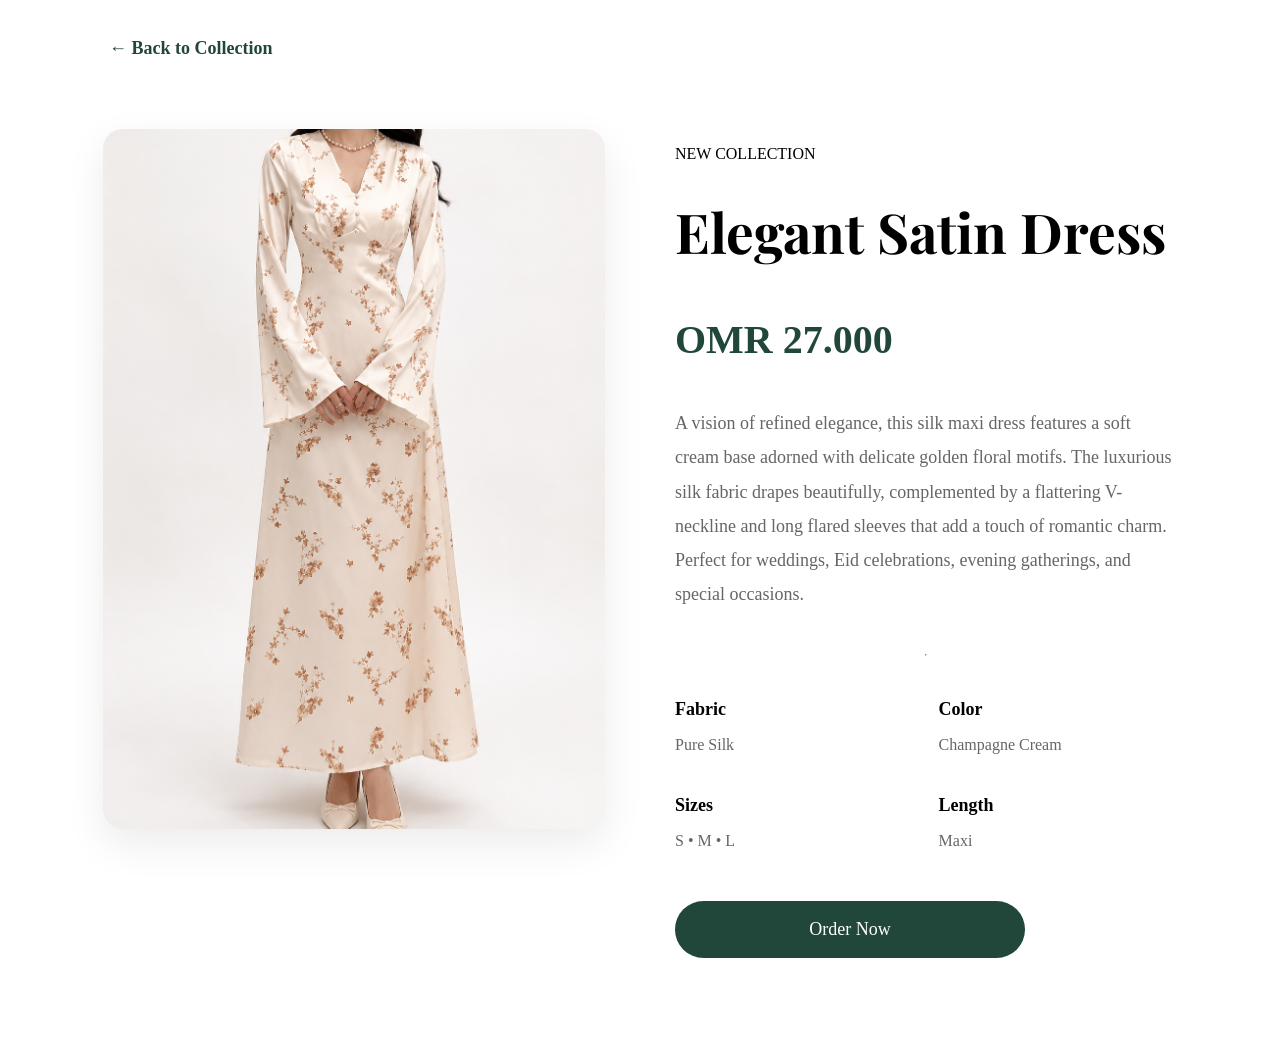
==== dress1.html @ f5e3bc7e "Update dress1.html" ====
<!DOCTYPE html>
<html lang="en">

<head>

<meta charset="UTF-8">
<meta name="viewport" content="width=device-width, initial-scale=1.0">

<title>Elegant Satin Dress</title>

<link rel="stylesheet" href="dress1.css">

<link href="https://fonts.googleapis.com/css2?family=Playfair+Display:wght@700&family=Poppins:wght@300;400;500;600&display=swap" rel="stylesheet">

</head>

<body>

<header class="details-header">

    <a href="index.html" class="back-btn">← Back to Collection</a>

</header>

<section class="dress-details">

    <!-- LEFT SIDE -->

    <div class="gallery">

        <img src="images/dress1.png" class="main-image">

        <div class="thumbnails">

           <!-- <img src="images/dress1.png">

            <img src="images/dress1.png">

            <img src="images/dress1.png">

            <img src="images/dress1.png">-->

        </div>

    </div>


    <!-- RIGHT SIDE -->

    <div class="info">

        <p class="collection">NEW COLLECTION</p>

        <h1>Elegant Satin Dress</h1>

        <h2>OMR 27.000</h2>

        <p class="description">

            A vision of refined elegance, this silk maxi dress features a soft cream base adorned with delicate golden floral motifs. The luxurious silk fabric drapes beautifully, complemented by a flattering V-neckline and long flared sleeves that add a touch of romantic charm. Perfect for weddings, Eid celebrations, evening gatherings, and special occasions.

        </p>

        <hr>

        <div class="specs">

            <div>

                <strong>Fabric</strong>

                <p>Pure Silk</p>

            </div>

            <div>

                <strong>Color</strong>

                <p>Champagne Cream</p>

            </div>

            <div>

                <strong>Sizes</strong>

                <p>S • M • L</p>

            </div>

            <div>

                <strong>Length</strong>

                <p>Maxi</p>

            </div>

        </div>

        <a href="https://www.instagram.com/_bymznx?igsh=cDkzNm9mNzAwY29x&utm_source=qr"
           class="order-btn">

           Order Now

        </a>

    </div>

</section>

<!--
<section class="sketch-section">

    <h2>Designer Sketch</h2>

    <img src="images/dress11.png">

</section>-->

</body>

</html>
---- dress1.css ----
/* =========================
   DETAILS PAGE
========================= */

.details-header{

padding:30px 8%;

}

.back-btn{

text-decoration:none;

color:#21473a;

font-weight:600;

font-size:18px;

}

.dress-details{

width:85%;

margin:auto;

display:grid;

grid-template-columns:1fr 1fr;

gap:70px;

padding:40px 0 80px;

}

.gallery{

display:flex;

flex-direction:column;

gap:20px;

}

.main-image{

width:100%;

height:700px;

object-fit:cover;

border-radius:20px;

box-shadow:0 15px 40px rgba(0,0,0,.08);

}

.thumbnails{

display:flex;

gap:15px;

}

.thumbnails img{

width:110px;

height:130px;

object-fit:cover;

border-radius:15px;

cursor:pointer;

transition:.3s;

}

.thumbnails img:hover{

transform:scale(1.08);

}

.info{

display:flex;

flex-direction:column;

justify-content:center;

}

.info h1{

font-size:55px;

font-family:'Playfair Display';

margin:15px 0;

}

.info h2{

font-size:40px;

color:#21473a;

margin-bottom:25px;

}

.description{

font-size:18px;

line-height:1.9;

color:#666;

margin-bottom:35px;

}

.specs{

display:grid;

grid-template-columns:repeat(2,1fr);

gap:25px;

margin:35px 0;

}

.specs strong{

display:block;

margin-bottom:8px;

font-size:18px;

}

.specs p{

color:#666;

}

.order-btn{

display:inline-block;

padding:18px 35px;

background:#21473a;

color:white;

text-decoration:none;

border-radius:50px;

font-size:18px;

width:280px;

text-align:center;

transition:.3s;

}

.order-btn:hover{

background:#17342a;

}

.sketch-section{

width:85%;

margin:70px auto;

text-align:center;

}

.sketch-section h2{

font-family:'Playfair Display';

font-size:45px;

margin-bottom:40px;

}

.sketch-section img{

width:600px;

max-width:100%;

border-radius:20px;

box-shadow:0 10px 30px rgba(0,0,0,.08);

}
/* ==========================================
   RESPONSIVE - DETAILS PAGE
========================================== */

/* Tablets */
@media (max-width:992px){

    .dress-details{
        width:90%;
        grid-template-columns:1fr;
        gap:40px;
        padding:30px 0 60px;
    }

    .gallery{
        order:1;
    }

    .info{
        order:2;
        text-align:center;
        align-items:center;
    }

    .main-image{
        height:550px;
    }

    .thumbnails{
        justify-content:center;
        flex-wrap:wrap;
    }

    .thumbnails img{
        width:100px;
        height:120px;
    }

    .info h1{
        font-size:42px;
    }

    .info h2{
        font-size:32px;
    }

    .description{
        max-width:650px;
    }

    .specs{
        width:100%;
    }

    .order-btn{
        width:100%;
        max-width:350px;
    }

    .sketch-section{
        width:90%;
    }

    .sketch-section h2{
        font-size:36px;
    }

    .sketch-section img{
        width:100%;
        max-width:700px;
    }

}


/* Mobile */
@media (max-width:768px){

    .details-header{
        padding:20px;
    }

    .back-btn{
        font-size:16px;
    }

    .dress-details{
        width:95%;
        gap:30px;
    }

    .main-image{
        height:420px;
    }

    .thumbnails{
        gap:10px;
    }

    .thumbnails img{
        width:80px;
        height:95px;
    }

    .info h1{
        font-size:34px;
        line-height:1.2;
    }

    .info h2{
        font-size:28px;
    }

    .description{
        font-size:16px;
        line-height:1.7;
    }

    .specs{
        grid-template-columns:1fr;
        gap:18px;
        text-align:left;
    }

    .specs strong{
        font-size:16px;
    }

    .order-btn{
        width:100%;
        padding:15px;
        font-size:16px;
    }

    .sketch-section{
        margin:50px auto;
    }

    .sketch-section h2{
        font-size:30px;
        margin-bottom:25px;
    }

}


/* Small Phones */
@media (max-width:480px){

    .details-header{
        padding:15px;
    }

    .back-btn{
        font-size:15px;
    }

    .dress-details{
        width:94%;
    }

    .main-image{
        height:320px;
        border-radius:15px;
    }

    .thumbnails{
        justify-content:center;
    }

    .thumbnails img{
        width:65px;
        height:80px;
        border-radius:10px;
    }

    .info h1{
        font-size:28px;
    }

    .info h2{
        font-size:24px;
    }

    .description{
        font-size:15px;
    }

    .specs{
        gap:15px;
    }

    .specs strong{
        font-size:15px;
    }

    .specs p{
        font-size:14px;
    }

    .order-btn{
        width:100%;
        font-size:15px;
        padding:14px;
    }

    .sketch-section h2{
        font-size:26px;
    }

    .sketch-section img{
        border-radius:15px;
    }

}
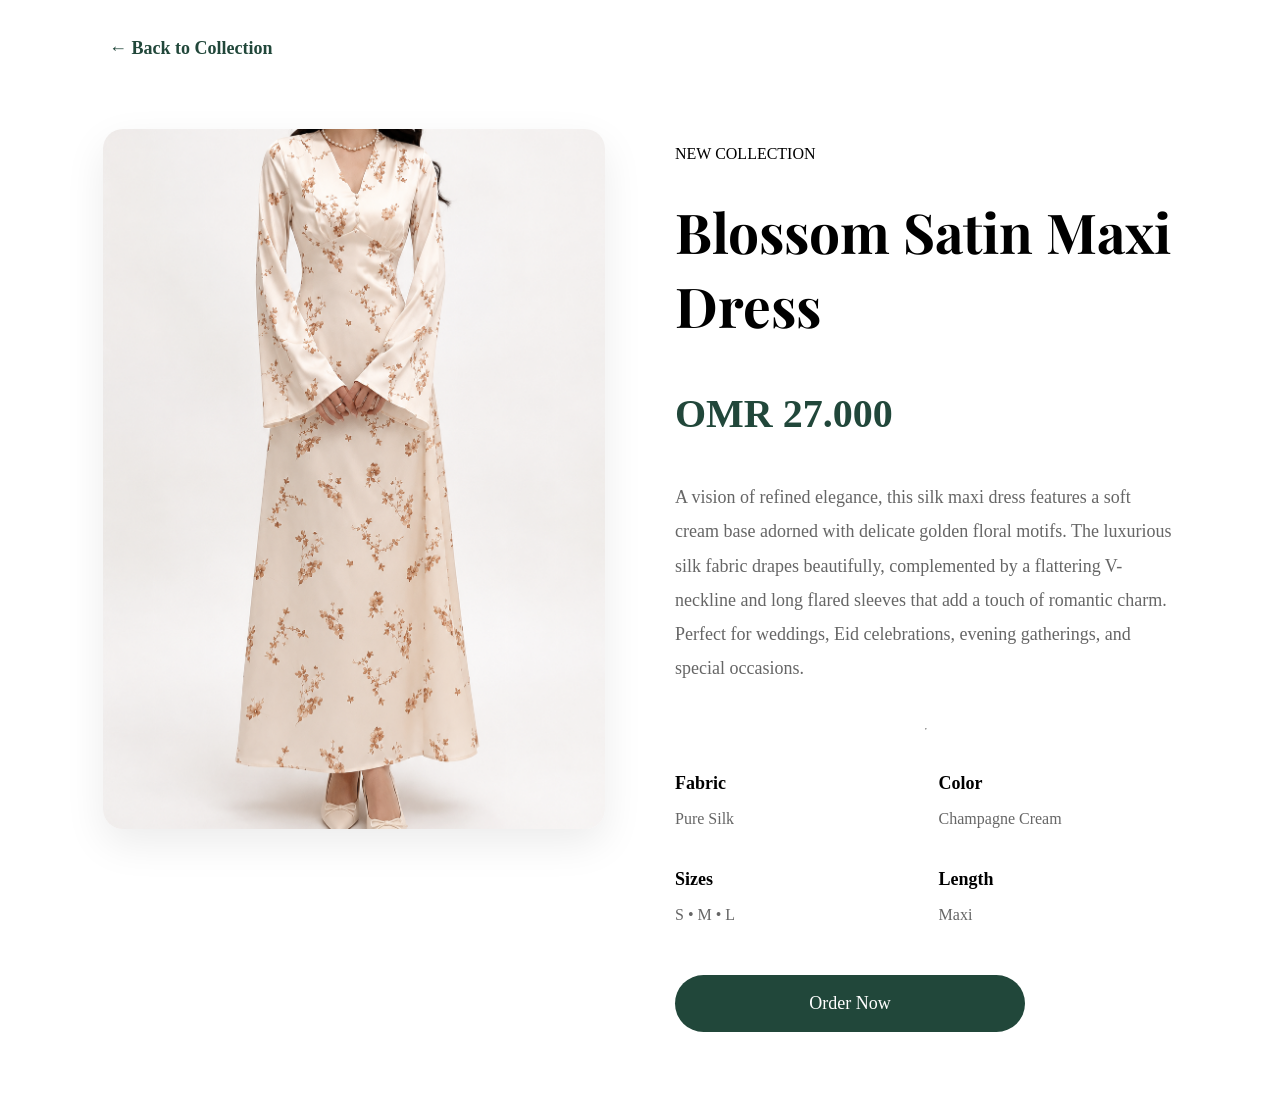
==== commit 6b8035a9: "Update dress1.html" ====
--- a/dress1.html
+++ b/dress1.html
@@ -6,7 +6,7 @@
 <meta charset="UTF-8">
 <meta name="viewport" content="width=device-width, initial-scale=1.0">
 
-<title>Elegant Satin Dress</title>
+<title>Blossom Satin Maxi Dress</title>
 
 <link rel="stylesheet" href="dress1.css">
 
@@ -51,7 +51,7 @@
 
         <p class="collection">NEW COLLECTION</p>
 
-        <h1>Elegant Satin Dress</h1>
+        <h1>Blossom Satin Maxi Dress</h1>
 
         <h2>OMR 27.000</h2>
 
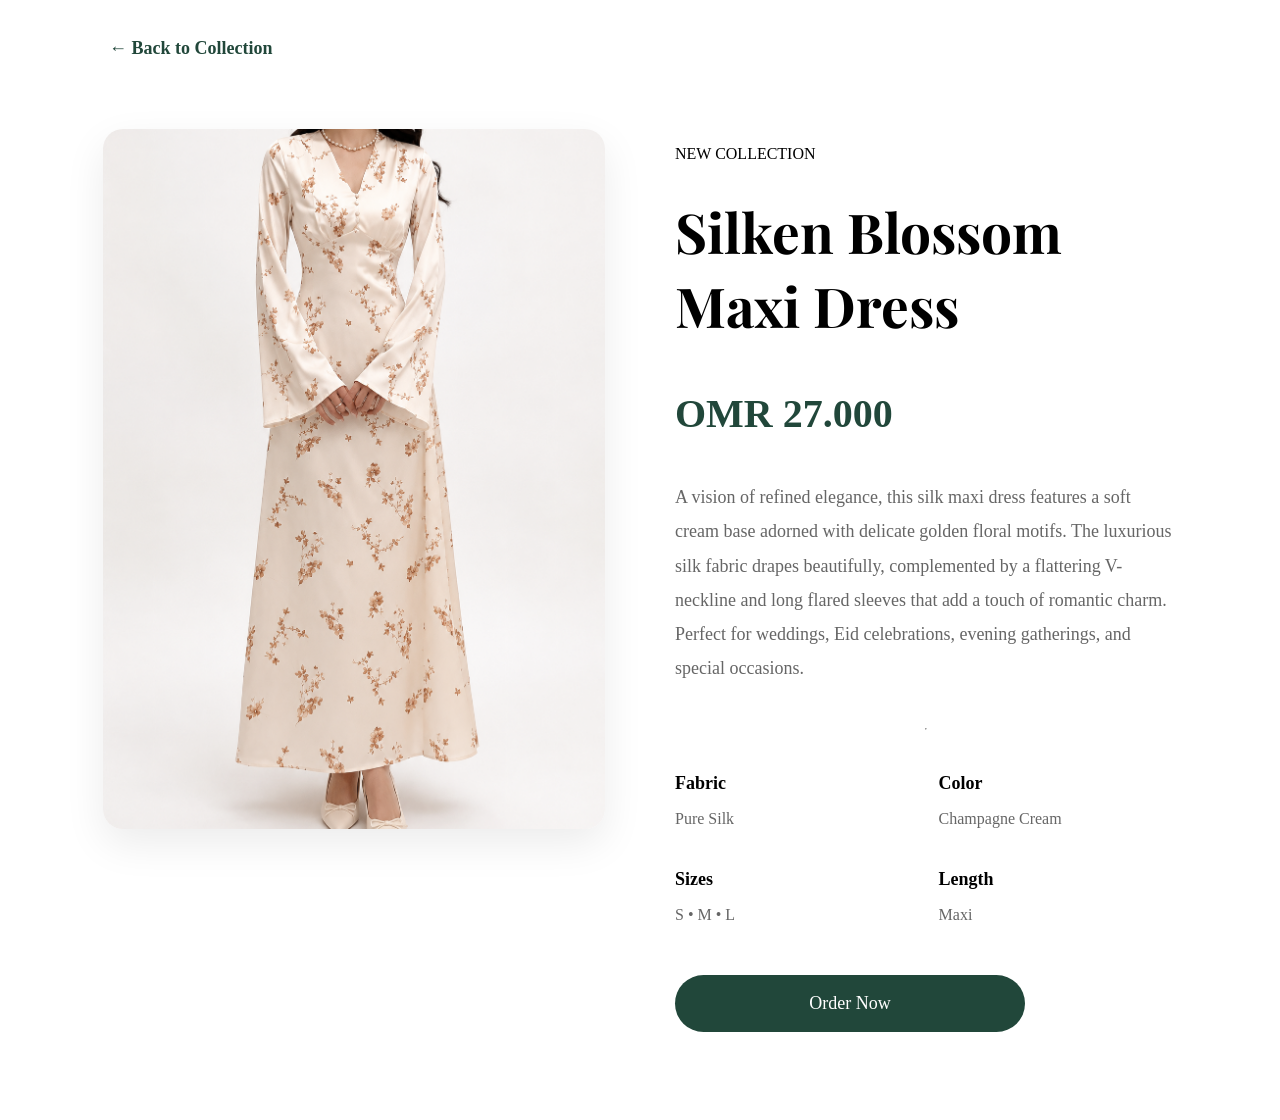
==== commit edf44eb2: "Update dress1.html" ====
--- a/dress1.html
+++ b/dress1.html
@@ -6,7 +6,7 @@
 <meta charset="UTF-8">
 <meta name="viewport" content="width=device-width, initial-scale=1.0">
 
-<title>Blossom Satin Maxi Dress</title>
+<title>Silken Blossom Maxi Dress</title>
 
 <link rel="stylesheet" href="dress1.css">
 
@@ -51,7 +51,7 @@
 
         <p class="collection">NEW COLLECTION</p>
 
-        <h1>Blossom Satin Maxi Dress</h1>
+        <h1>Silken Blossom Maxi Dress</h1>
 
         <h2>OMR 27.000</h2>
 
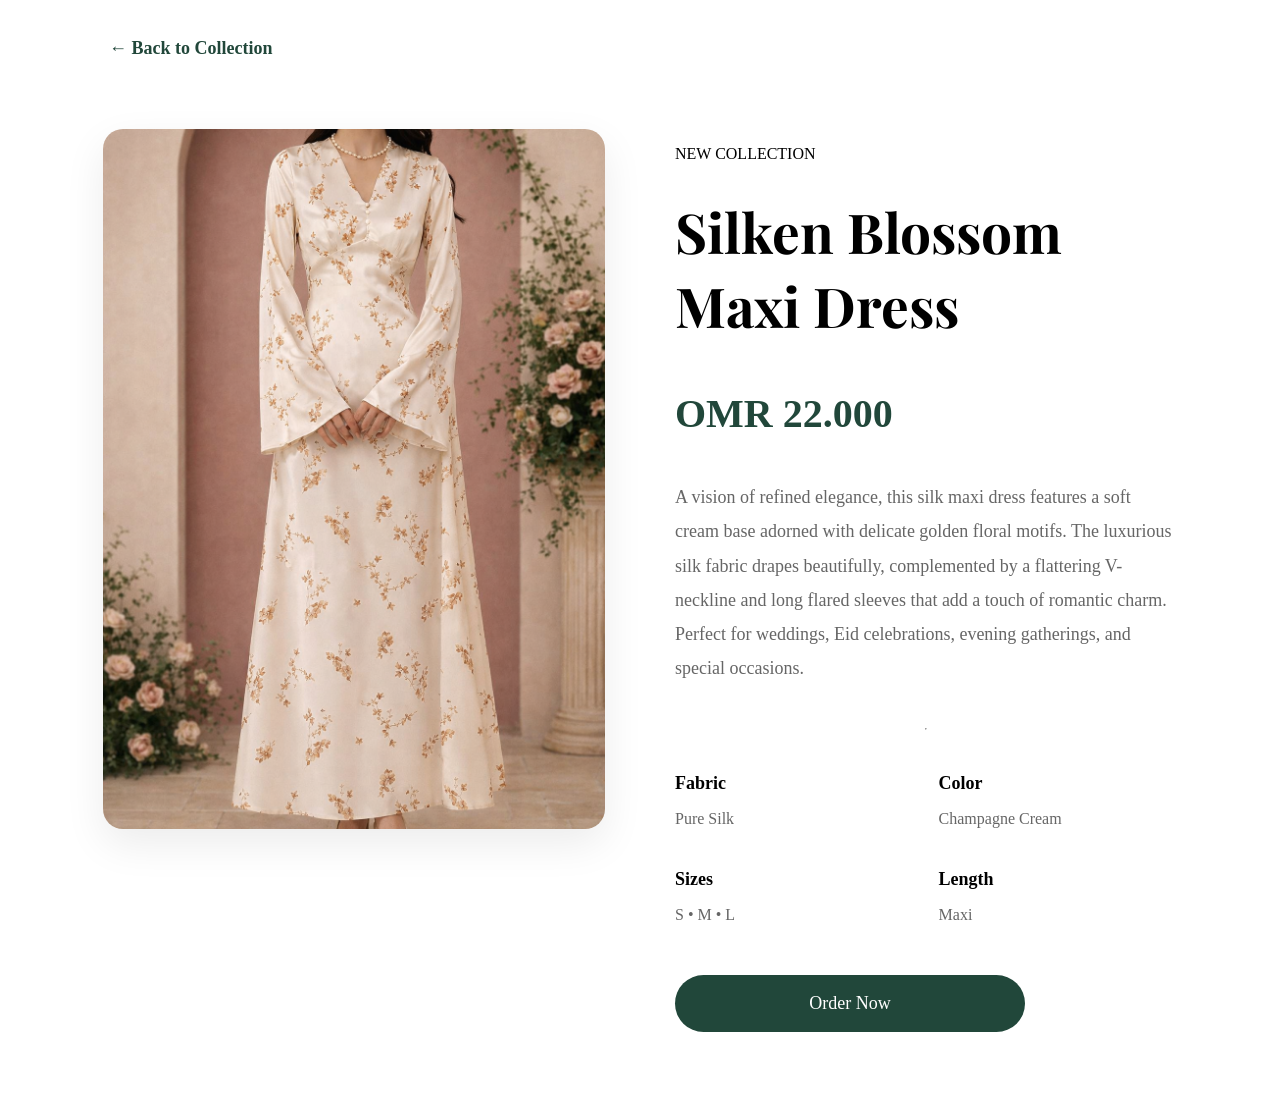
==== commit 77c93294: "Update dress1.html" ====
--- a/dress1.html
+++ b/dress1.html
@@ -53,7 +53,7 @@
 
         <h1>Silken Blossom Maxi Dress</h1>
 
-        <h2>OMR 27.000</h2>
+        <h2>OMR 22.000</h2>
 
         <p class="description">
 
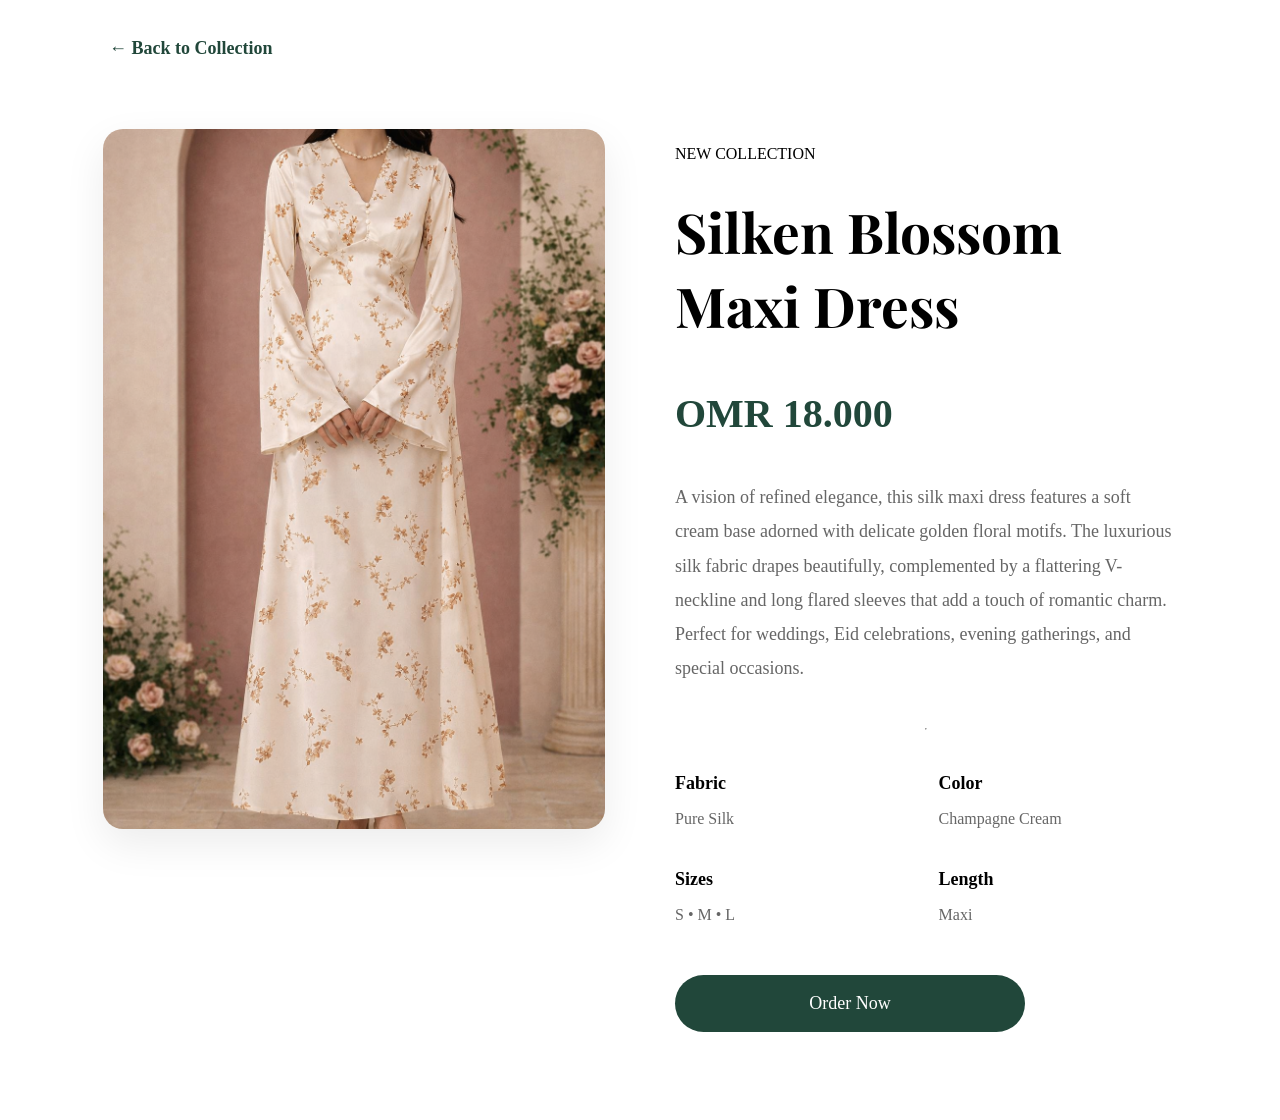
==== commit b1ae336d: "Update dress1.html" ====
--- a/dress1.html
+++ b/dress1.html
@@ -12,53 +12,51 @@
 
 <link href="https://fonts.googleapis.com/css2?family=Playfair+Display:wght@700&family=Poppins:wght@300;400;500;600&display=swap" rel="stylesheet">
 
+<style>
+.language-toggle{
+    cursor:pointer;
+    font-size:22px;
+    color:#21473a;
+    transition:.3s;
+}
+.language-toggle:hover{
+    transform:scale(1.15);
+    color:#000;
+}
+</style>
+
 </head>
 
 <body>
 
 <header class="details-header">
 
-    <a href="index.html" class="back-btn">← Back to Collection</a>
+    <a href="index.html" class="back-btn" id="backBtn">← Back to Collection</a>
+
+    <div class="language-toggle" onclick="toggleLanguage()">
+        <i class="fa-solid fa-language"></i>
+    </div>
 
 </header>
 
 <section class="dress-details">
 
     <!-- LEFT SIDE -->
-
     <div class="gallery">
-
         <img src="images/dress1.png" class="main-image">
-
-        <div class="thumbnails">
-
-           <!-- <img src="images/dress1.png">
-
-            <img src="images/dress1.png">
-
-            <img src="images/dress1.png">
-
-            <img src="images/dress1.png">-->
-
-        </div>
-
     </div>
 
-
     <!-- RIGHT SIDE -->
-
     <div class="info">
 
-        <p class="collection">NEW COLLECTION</p>
+        <p class="collection" id="collectionText">NEW COLLECTION</p>
 
-        <h1>Silken Blossom Maxi Dress</h1>
+        <h1 id="dressTitle">Silken Blossom Maxi Dress</h1>
 
-        <h2>OMR 22.000</h2>
+        <h2 id="dressPrice">OMR 18.000</h2>
 
-        <p class="description">
-
+        <p class="description" id="dressDescription">
             A vision of refined elegance, this silk maxi dress features a soft cream base adorned with delicate golden floral motifs. The luxurious silk fabric drapes beautifully, complemented by a flattering V-neckline and long flared sleeves that add a touch of romantic charm. Perfect for weddings, Eid celebrations, evening gatherings, and special occasions.
-
         </p>
 
         <hr>
@@ -66,59 +64,93 @@
         <div class="specs">
 
             <div>
-
-                <strong>Fabric</strong>
-
-                <p>Pure Silk</p>
-
+                <strong id="fabricLabel">Fabric</strong>
+                <p id="fabricValue">Pure Silk</p>
             </div>
 
             <div>
-
-                <strong>Color</strong>
-
-                <p>Champagne Cream</p>
-
+                <strong id="colorLabel">Color</strong>
+                <p id="colorValue">Champagne Cream</p>
             </div>
 
             <div>
-
-                <strong>Sizes</strong>
-
-                <p>S • M • L</p>
-
+                <strong id="sizesLabel">Sizes</strong>
+                <p id="sizesValue">S • M • L</p>
             </div>
 
             <div>
-
-                <strong>Length</strong>
-
-                <p>Maxi</p>
-
+                <strong id="lengthLabel">Length</strong>
+                <p id="lengthValue">Maxi</p>
             </div>
 
         </div>
 
-        <a href="https://www.instagram.com/_bymznx?igsh=cDkzNm9mNzAwY29x&utm_source=qr"
-           class="order-btn">
-
+        <a href="https://www.instagram.com/_bymznx" class="order-btn" id="orderBtn">
            Order Now
-
         </a>
 
     </div>
 
 </section>
 
-<!--
-<section class="sketch-section">
+<script>
+let arabic = false;
 
-    <h2>Designer Sketch</h2>
+function toggleLanguage(){
+    arabic = !arabic;
 
-    <img src="images/dress11.png">
+    if(arabic){
+        document.documentElement.lang="ar";
+        document.body.dir="rtl";
 
-</section>-->
+        document.getElementById("backBtn").innerHTML="← العودة إلى المجموعة";
+        document.getElementById("collectionText").innerHTML="تشكيلة جديدة";
+        document.getElementById("dressTitle").innerHTML="فستان سيلكن بلوسوم";
+        document.getElementById("dressPrice").innerHTML="٢٢ ريال";
+        document.getElementById("dressDescription").innerHTML=
+        "رؤية من الأناقة الراقية، يتميز هذا الفستان الحريري بقاعدة كريمية ناعمة مزينة بزخارف ذهبية رقيقة. ينسدل القماش الفاخر بانسيابية، مع ياقة على شكل V وأكمام طويلة واسعة تضيف لمسة من السحر الرومانسي. مثالي للأعراس، احتفالات العيد، السهرات، والمناسبات الخاصة.";
+
+        document.getElementById("fabricLabel").innerHTML="القماش";
+        document.getElementById("fabricValue").innerHTML="حرير نقي";
+
+        document.getElementById("colorLabel").innerHTML="اللون";
+        document.getElementById("colorValue").innerHTML="كريمي شامبانيا";
+
+        document.getElementById("sizesLabel").innerHTML="المقاسات";
+        document.getElementById("sizesValue").innerHTML="ص • م • ل";
+
+        document.getElementById("lengthLabel").innerHTML="الطول";
+        document.getElementById("lengthValue").innerHTML="ماكسي";
+
+        document.getElementById("orderBtn").innerHTML="اطلب الآن";
+    }
+    else{
+        document.documentElement.lang="en";
+        document.body.dir="ltr";
+
+        document.getElementById("backBtn").innerHTML="← Back to Collection";
+        document.getElementById("collectionText").innerHTML="NEW COLLECTION";
+        document.getElementById("dressTitle").innerHTML="Silken Blossom Maxi Dress";
+        document.getElementById("dressPrice").innerHTML="OMR 22.000";
+        document.getElementById("dressDescription").innerHTML=
+        "A vision of refined elegance, this silk maxi dress features a soft cream base adorned with delicate golden floral motifs. The luxurious silk fabric drapes beautifully, complemented by a flattering V-neckline and long flared sleeves that add a touch of romantic charm. Perfect for weddings, Eid celebrations, evening gatherings, and special occasions.";
+
+        document.getElementById("fabricLabel").innerHTML="Fabric";
+        document.getElementById("fabricValue").innerHTML="Pure Silk";
+
+        document.getElementById("colorLabel").innerHTML="Color";
+        document.getElementById("colorValue").innerHTML="Champagne Cream";
+
+        document.getElementById("sizesLabel").innerHTML="Sizes";
+        document.getElementById("sizesValue").innerHTML="S • M • L";
+
+        document.getElementById("lengthLabel").innerHTML="Length";
+        document.getElementById("lengthValue").innerHTML="Maxi";
+
+        document.getElementById("orderBtn").innerHTML="Order Now";
+    }
+}
+</script>
 
 </body>
-
 </html>
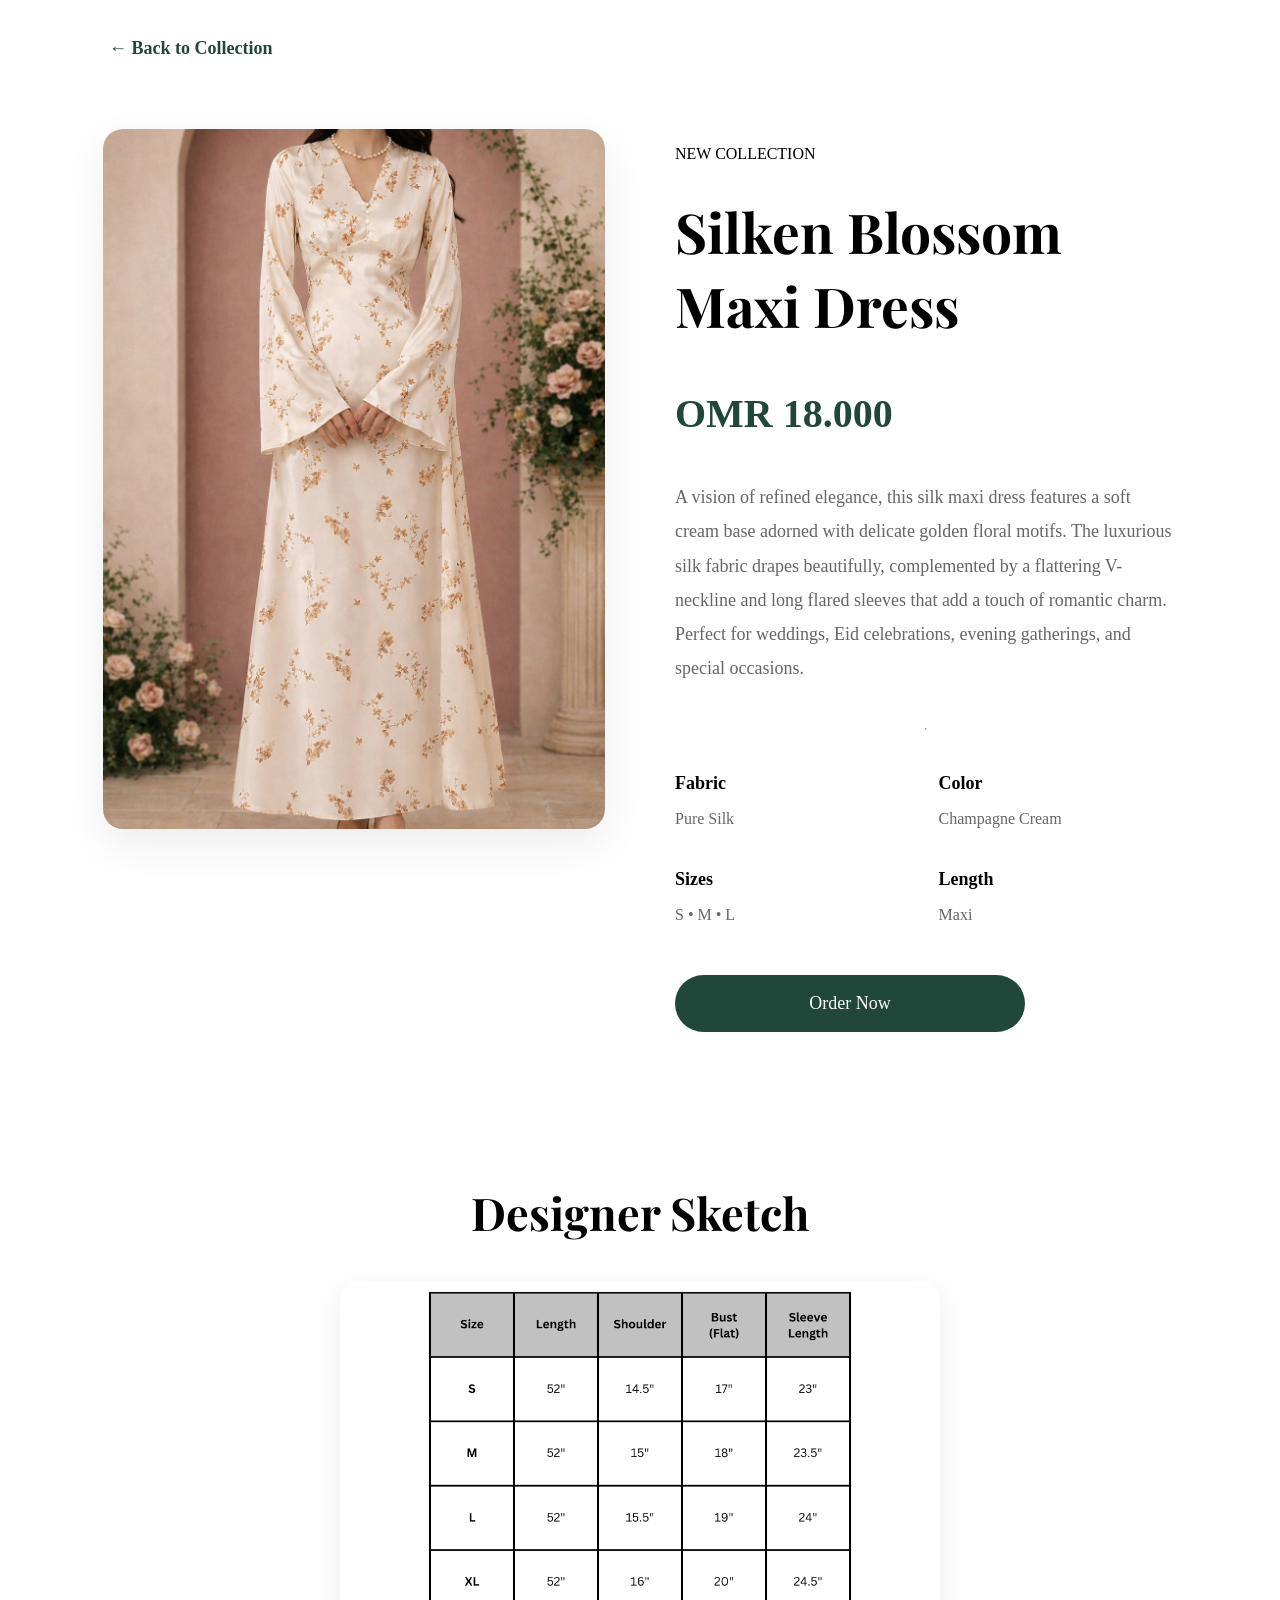
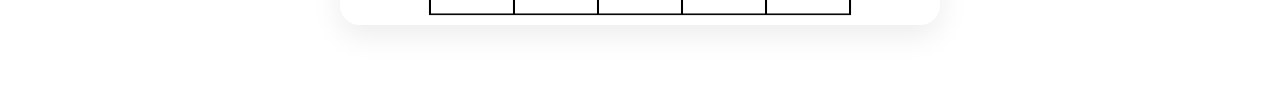
==== commit 09608893: "Update dress1.html" ====
--- a/dress1.html
+++ b/dress1.html
@@ -92,7 +92,13 @@
     </div>
 
 </section>
+<section class="sketch-section">
 
+    <h2>Designer Sketch</h2>
+
+    <img src="images/2.png">
+
+</section>
 <script>
 let arabic = false;
 
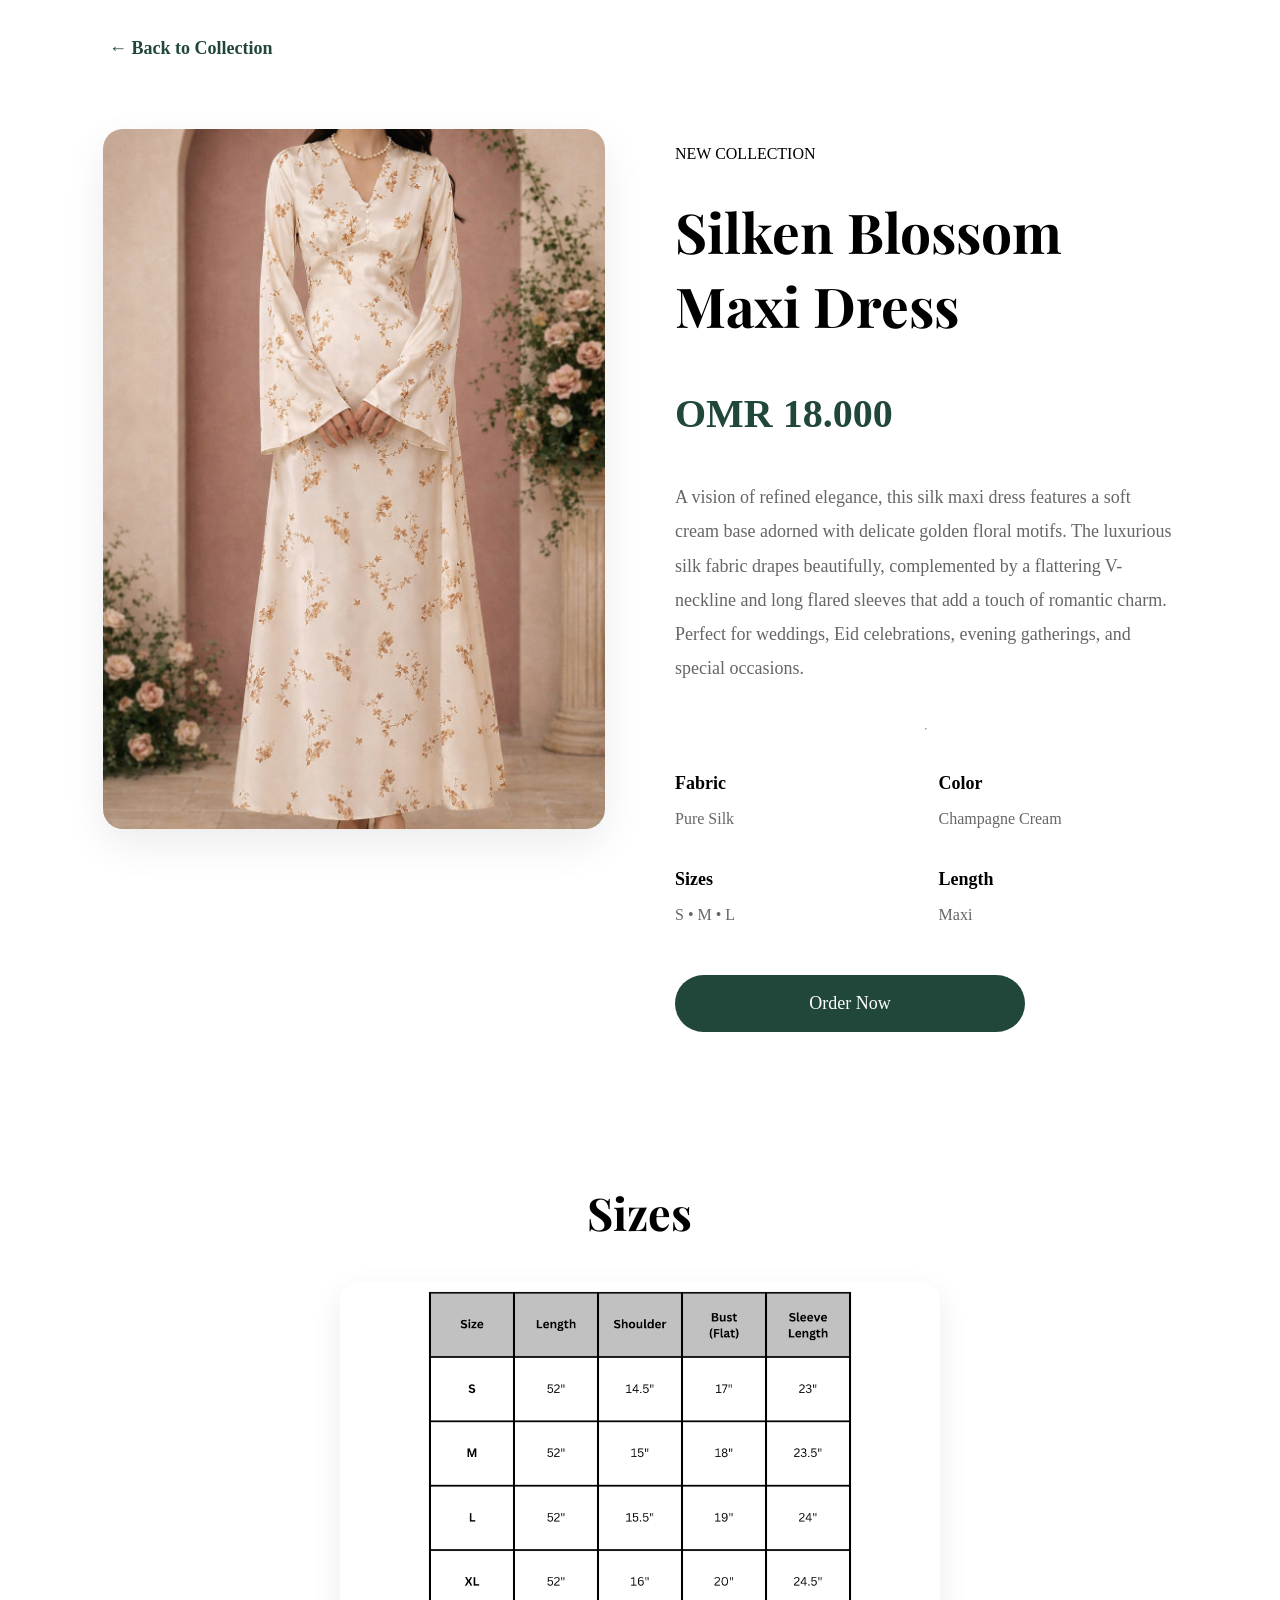
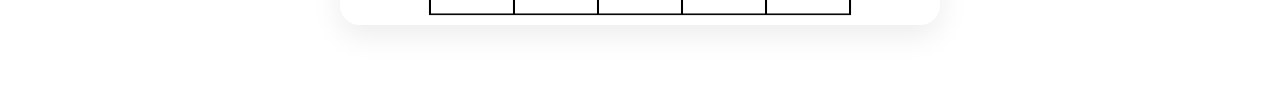
==== commit 8f7155f5: "Update dress1.html" ====
--- a/dress1.html
+++ b/dress1.html
@@ -94,7 +94,7 @@
 </section>
 <section class="sketch-section">
 
-    <h2>Designer Sketch</h2>
+    <h2>Sizes</h2>
 
     <img src="images/2.png">
 
